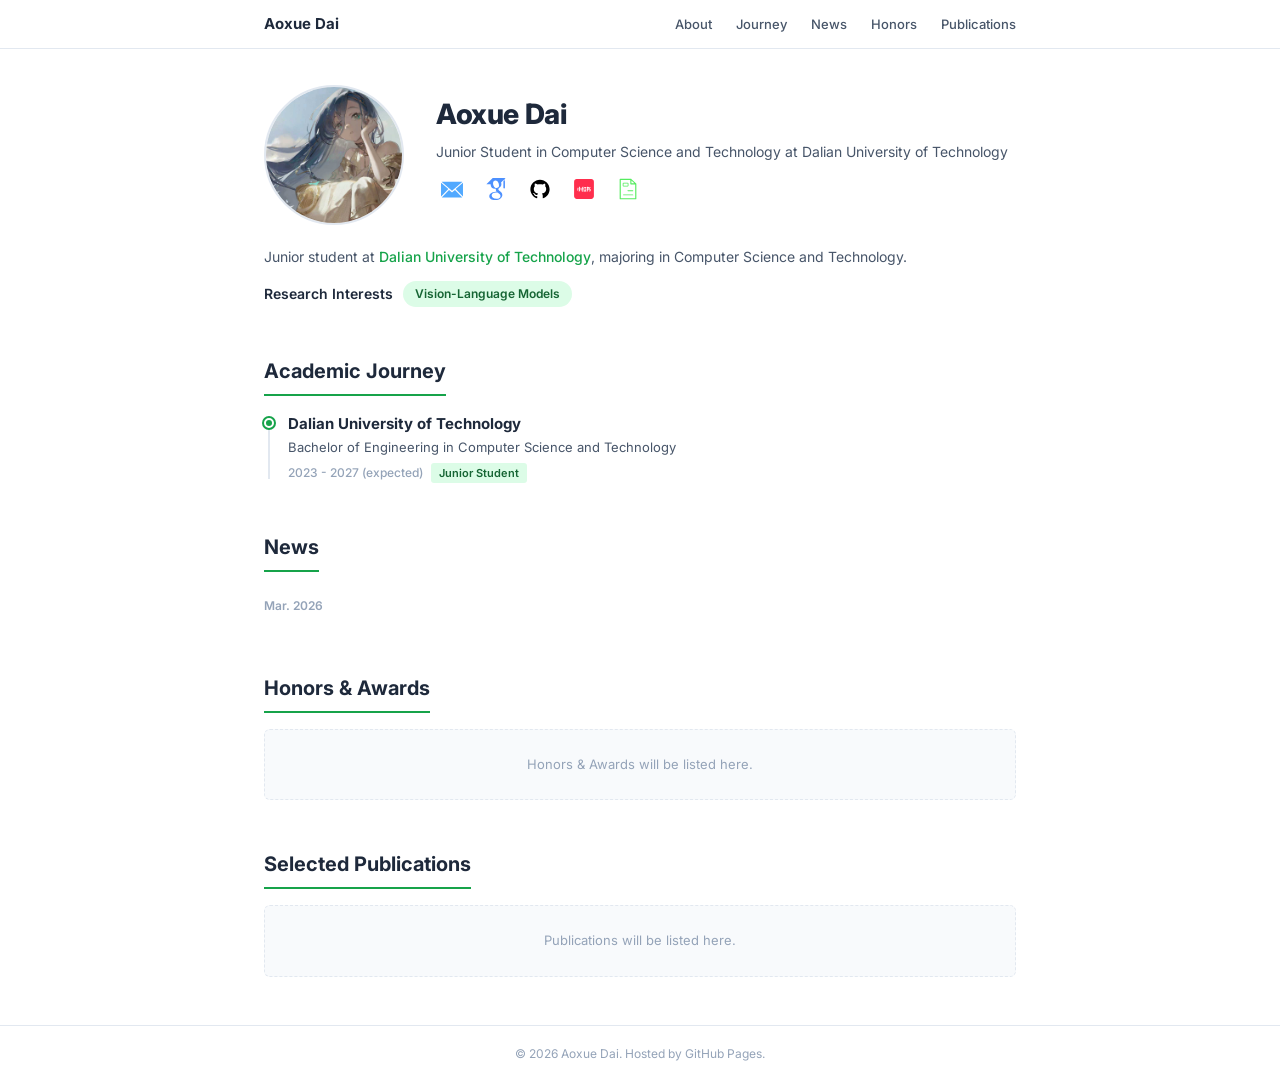
==== index.html @ cf83a43b "add honor" ====
<!DOCTYPE html>
<html lang="en">
<head>
  <meta charset="UTF-8" />
  <meta name="viewport" content="width=device-width, initial-scale=1.0" />
  <title>Island Zero | Academic Homepage</title>
  <meta name="description" content="Aoxue Dai's personal academic homepage." />
  <link rel="preconnect" href="https://fonts.googleapis.com" />
  <link rel="preconnect" href="https://fonts.gstatic.com" crossorigin />
  <link href="https://fonts.googleapis.com/css2?family=Inter:wght@400;500;600;700;800&display=swap" rel="stylesheet" />
  <link rel="stylesheet" href="style.css" />
</head>
<body>

<!-- Navigation -->
<nav>
  <div class="container">
    <span class="nav-name" id="nav-name"></span>
    <ul class="nav-links">
      <li><a href="#about">About</a></li>
      <li><a href="#journey">Journey</a></li>
      <li><a href="#news">News</a></li>
      <li><a href="#honors">Honors</a></li>
      <li><a href="#publications">Publications</a></li>
    </ul>
  </div>
</nav>

<!-- Profile -->
<section class="profile" id="about">
  <div class="container">
    <div class="profile-inner">
      <div class="profile-photo-wrapper">
        <img class="profile-photo" id="profile-photo" src="" alt="Profile photo" />
      </div>
      <div class="profile-info">
        <h1 id="profile-name"></h1>
        <p class="profile-subtitle" id="profile-subtitle"></p>
        <div class="social-links" id="social-links"></div>
      </div>
    </div>
    <div class="profile-full">
      <p class="profile-bio" id="profile-bio"></p>
      <div class="profile-interests">
        <span class="profile-interests-label">Research Interests</span>
        <div class="research-interests" id="research-interests"></div>
      </div>
    </div>
  </div>
</section>

<!-- Academic Journey -->
<section class="section" id="journey">
  <div class="container">
    <h2 class="section-title">Academic Journey</h2>
    <div class="timeline" id="timeline"></div>
  </div>
</section>

<!-- News -->
<section class="section" id="news">
  <div class="container">
    <h2 class="section-title">News</h2>
    <ul class="news-list" id="news-list"></ul>
  </div>
</section>

<!-- Honors & Awards -->
<section class="section" id="honors">
  <div class="container">
    <h2 class="section-title">Honors &amp; Awards</h2>
    <ul class="honors-list" id="honors-list"></ul>
  </div>
</section>

<!-- Publications -->
<section class="section" id="publications">
  <div class="container">
    <h2 class="section-title">Selected Publications</h2>
    <div class="pub-list" id="pub-list"></div>
  </div>
</section>

<!-- Footer -->
<footer>
  <div class="container">
    <p id="footer-text"></p>
  </div>
</footer>

<script src="data.js"></script>
<script>
(function () {
  const d = siteData;

  document.getElementById("nav-name").textContent = d.profile.name;
  document.getElementById("profile-photo").src = d.profile.photo;
  document.getElementById("profile-photo").alt = d.profile.name;
  document.getElementById("profile-name").textContent = d.profile.name;
  document.getElementById("profile-subtitle").textContent =
    d.profile.title + " at " + d.profile.affiliation;
  document.getElementById("profile-bio").innerHTML = d.profile.bio;

  const socialEl = document.getElementById("social-links");
  d.socialLinks.forEach((s) => {
    const a = document.createElement("a");
    a.className = "social-link";
    a.href = s.url;
    a.target = "_blank";
    a.rel = "noopener noreferrer";
    a.title = s.name;
    const img = document.createElement("img");
    img.src = s.icon;
    img.alt = s.name;
    a.appendChild(img);
    socialEl.appendChild(a);
  });

  const interestsEl = document.getElementById("research-interests");
  d.researchInterests.forEach((r) => {
    const span = document.createElement("span");
    span.className = "interest-tag";
    span.textContent = r;
    interestsEl.appendChild(span);
  });

  const timelineEl = document.getElementById("timeline");
  d.academicJourney.forEach((j) => {
    const item = document.createElement("div");
    item.className = "timeline-item";
    item.innerHTML = `
      <div class="timeline-institution">${j.institution}</div>
      <div class="timeline-degree">${j.degree}</div>
      <div class="timeline-meta">
        <span class="timeline-period">${j.period}</span>
        ${j.status ? `<span class="timeline-status">${j.status}</span>` : ""}
      </div>
    `;
    timelineEl.appendChild(item);
  });

  const newsEl = document.getElementById("news-list");
  if (d.news.length === 0) {
    newsEl.innerHTML =
      '<div class="empty-placeholder">News will be updated here. Stay tuned!</div>';
  } else {
    d.news.forEach((n) => {
      const li = document.createElement("li");
      li.className = "news-item";
      li.innerHTML = `
        <span class="news-date">${n.date}</span>
        <span class="news-content">${n.content}</span>
      `;
      newsEl.appendChild(li);
    });
  }

  const honorsEl = document.getElementById("honors-list");
  if (d.honors.length === 0) {
    honorsEl.innerHTML =
      '<div class="empty-placeholder">Honors & Awards will be listed here.</div>';
  } else {
    d.honors.forEach((h) => {
      const li = document.createElement("li");
      li.className = "honor-item";
      li.innerHTML = `
        <span class="honor-title">${h.title}</span>
        <span class="honor-date">${h.date}</span>
      `;
      honorsEl.appendChild(li);
    });
  }

  const pubEl = document.getElementById("pub-list");
  if (d.publications.length === 0) {
    pubEl.innerHTML =
      '<div class="empty-placeholder">Publications will be listed here.</div>';
  } else {
    d.publications.forEach((p) => {
      const div = document.createElement("div");
      div.className = "pub-item";

      const badges = [
        p.venueShort
          ? `<span class="pub-venue-badge">${p.venueShort}</span>`
          : "",
        p.highlight
          ? `<span class="pub-highlight">${p.highlight}</span>`
          : "",
      ]
        .filter(Boolean)
        .join("");

      const tags = (p.tags || [])
        .map((t) => `<span class="pub-tag">${t}</span>`)
        .join("");

      const links = (p.links || [])
        .map(
          (l) =>
            `<a class="pub-link" href="${l.url}" target="_blank" rel="noopener">${l.label}</a>`
        )
        .join("");

      const authorsHtml = (p.authors || "").replace(
        /Aoxue Wang/g,
        '<span class="self"> Wang</span>'
      );

      const thumbHtml = p.image
        ? `<img class="pub-thumb" src="${p.image}" alt="${p.title}" />`
        : `<div class="pub-thumb"></div>`;

      div.innerHTML = `
        ${thumbHtml}
        <div class="pub-body">
          <div class="pub-header">
            <div>${badges}</div>
            <div class="pub-tags">${tags}</div>
          </div>
          <div class="pub-title">${p.title}</div>
          <div class="pub-authors">${authorsHtml}</div>
          <div class="pub-venue-text">${p.venue}</div>
          <div class="pub-links">${links}</div>
        </div>
      `;
      pubEl.appendChild(div);
    });
  }

  document.getElementById("footer-text").textContent = d.footer.text;
})();
</script>

</body>
</html>
---- style.css ----
:root {
    --accent: #16a34a;
    --accent-light: #dcfce7;
    --accent-dark: #166534;
    --text-primary: #1e293b;
    --text-secondary: #475569;
    --text-muted: #94a3b8;
    --bg: #ffffff;
    --bg-alt: #f8fafc;
    --border: #e2e8f0;
    --radius: 6px;
    --max-width: 800px;
  }
  
  *,
  *::before,
  *::after {
    margin: 0;
    padding: 0;
    box-sizing: border-box;
  }
  
  html {
    scroll-behavior: smooth;
  }
  
  body {
    font-family: "Inter", -apple-system, BlinkMacSystemFont, "Segoe UI", Roboto,
      sans-serif;
    color: var(--text-primary);
    background: var(--bg);
    line-height: 1.65;
    font-size: 15px;
    -webkit-font-smoothing: antialiased;
  }
  
  a {
    color: var(--accent);
    text-decoration: none;
    transition: color 0.2s;
  }
  
  a:hover {
    color: var(--accent-dark);
    text-decoration: underline;
  }
  
  .container {
    max-width: var(--max-width);
    margin: 0 auto;
    padding: 0 24px;
  }
  
  /* ── Navigation ── */
  
  nav {
    position: sticky;
    top: 0;
    z-index: 100;
    background: rgba(255, 255, 255, 0.88);
    backdrop-filter: blur(12px);
    border-bottom: 1px solid var(--border);
  }
  
  nav .container {
    display: flex;
    align-items: center;
    justify-content: space-between;
    height: 48px;
  }
  
  nav .nav-name {
    font-weight: 700;
    font-size: 15px;
    color: var(--text-primary);
  }
  
  nav .nav-links {
    display: flex;
    gap: 24px;
    list-style: none;
  }
  
  nav .nav-links a {
    font-size: 13px;
    font-weight: 500;
    color: var(--text-secondary);
    transition: color 0.2s;
  }
  
  nav .nav-links a:hover {
    color: var(--accent);
    text-decoration: none;
  }
  
  /* ── Profile ── */
  
  .profile {
    padding: 36px 0 24px;
  }
  
  .profile-inner {
    display: flex;
    gap: 32px;
    align-items: center;
  }
  
  .profile-photo-wrapper {
    flex-shrink: 0;
  }
  
  .profile-photo {
    width: 140px;
    height: 140px;
    border-radius: 50%;
    object-fit: cover;
    border: 2px solid var(--border);
    display: block;
  }
  
  .profile-info {
    flex: 1;
    min-width: 0;
  }
  
  .profile-info h1 {
    font-size: 28px;
    font-weight: 800;
    letter-spacing: -0.4px;
    margin-bottom: 2px;
  }
  
  .profile-subtitle {
    font-size: 14px;
    color: var(--text-secondary);
    margin-bottom: 10px;
  }
  
  .profile-full {
    margin-top: 20px;
  }
  
  .profile-bio {
    font-size: 14px;
    color: var(--text-secondary);
    line-height: 1.7;
    margin-bottom: 12px;
  }
  
  .profile-bio a {
    font-weight: 500;
  }
  
  .profile-interests {
    display: flex;
    align-items: center;
    gap: 10px;
  }
  
  .profile-interests-label {
    font-weight: 600;
    font-size: 14px;
    color: var(--text-primary);
    white-space: nowrap;
  }
  
  /* Social Icons */
  
  .social-links {
    display: flex;
    gap: 12px;
    align-items: center;
    margin-bottom: 14px;
  }
  
  .social-link {
    display: inline-flex;
    align-items: center;
    justify-content: center;
    width: 32px;
    height: 32px;
    border-radius: 50%;
    transition: all 0.2s;
  }
  
  .social-link:hover {
    text-decoration: none;
    transform: translateY(-2px);
    opacity: 0.7;
  }
  
  .social-link img {
    width: 22px;
    height: 22px;
    display: block;
  }
  
  /* Research Interests */
  
  .research-interests {
    display: flex;
    flex-wrap: wrap;
    gap: 6px;
  }
  
  .interest-tag {
    display: inline-block;
    padding: 3px 12px;
    background: var(--accent-light);
    color: var(--accent-dark);
    border-radius: 20px;
    font-size: 12px;
    font-weight: 600;
  }
  
  /* ── Section Common ── */
  
  .section {
    padding: 24px 0;
  }
  
  .section-title {
    font-size: 20px;
    font-weight: 700;
    color: var(--text-primary);
    margin-bottom: 16px;
    padding-bottom: 6px;
    border-bottom: 2px solid var(--accent);
    display: inline-block;
  }
  
  /* ── Academic Journey ── */
  
  .timeline {
    position: relative;
    padding-left: 24px;
  }
  
  .timeline::before {
    content: "";
    position: absolute;
    left: 4px;
    top: 4px;
    bottom: 4px;
    width: 2px;
    background: var(--border);
  }
  
  .timeline-item {
    position: relative;
    margin-bottom: 20px;
  }
  
  .timeline-item:last-child {
    margin-bottom: 0;
  }
  
  .timeline-item::before {
    content: "";
    position: absolute;
    left: -24px;
    top: 6px;
    width: 10px;
    height: 10px;
    border-radius: 50%;
    background: var(--accent);
    border: 2px solid #fff;
    box-shadow: 0 0 0 2px var(--accent);
  }
  
  .timeline-institution {
    font-size: 15px;
    font-weight: 700;
  }
  
  .timeline-degree {
    font-size: 13px;
    color: var(--text-secondary);
    margin-top: 1px;
  }
  
  .timeline-meta {
    display: flex;
    flex-wrap: wrap;
    gap: 8px;
    align-items: center;
    margin-top: 4px;
  }
  
  .timeline-period {
    font-size: 12px;
    color: var(--text-muted);
    font-weight: 500;
  }
  
  .timeline-status {
    display: inline-block;
    padding: 1px 8px;
    background: var(--accent-light);
    color: var(--accent-dark);
    border-radius: 3px;
    font-size: 11px;
    font-weight: 600;
  }
  
  /* ── News ── */
  
  .news-list {
    list-style: none;
  }
  
  .news-item {
    display: flex;
    gap: 16px;
    padding: 8px 0;
    border-bottom: 1px solid var(--border);
    align-items: baseline;
  }
  
  .news-item:last-child {
    border-bottom: none;
  }
  
  .news-date {
    flex-shrink: 0;
    width: 90px;
    font-size: 12px;
    font-weight: 600;
    color: var(--text-muted);
  }
  
  .news-content {
    font-size: 13px;
    color: var(--text-secondary);
    line-height: 1.5;
  }
  
  .empty-placeholder {
    padding: 24px;
    text-align: center;
    color: var(--text-muted);
    font-size: 13px;
    background: var(--bg-alt);
    border-radius: var(--radius);
    border: 1px dashed var(--border);
  }
  
  /* ── Honors & Awards ── */

  .honors-list {
    list-style: none;
  }

  .honor-item {
    display: flex;
    justify-content: space-between;
    align-items: baseline;
    padding: 5px 0;
    border-bottom: 1px solid var(--border);
  }

  .honor-item:last-child {
    border-bottom: none;
  }

  .honor-title {
    font-size: 13px;
    color: var(--text-secondary);
    font-weight: 500;
  }

  .honor-date {
    flex-shrink: 0;
    font-size: 12px;
    font-weight: 600;
    color: var(--text-muted);
    margin-left: 16px;
  }

  /* ── Publications ── */
  
  .pub-list {
    display: flex;
    flex-direction: column;
    gap: 14px;
  }
  
  .pub-item {
    display: flex;
    gap: 16px;
    padding: 14px 16px;
    background: var(--bg-alt);
    border-radius: var(--radius);
    border: 1px solid var(--border);
    transition: border-color 0.2s;
  }
  
  .pub-item:hover {
    border-color: var(--accent);
  }
  
  .pub-thumb {
    flex-shrink: 0;
    width: 160px;
    height: 100px;
    border-radius: 4px;
    object-fit: cover;
    background: var(--border);
  }
  
  .pub-body {
    flex: 1;
    min-width: 0;
  }
  
  .pub-header {
    display: flex;
    align-items: flex-start;
    gap: 8px;
    margin-bottom: 4px;
  }
  
  .pub-venue-badge {
    flex-shrink: 0;
    display: inline-block;
    padding: 2px 8px;
    background: var(--accent);
    color: #fff;
    border-radius: 3px;
    font-size: 11px;
    font-weight: 700;
    letter-spacing: 0.3px;
    text-transform: uppercase;
  }
  
  .pub-highlight {
    display: inline-block;
    padding: 2px 8px;
    background: #fef3c7;
    color: #92400e;
    border-radius: 3px;
    font-size: 11px;
    font-weight: 700;
    border: 1px solid #fde68a;
  }
  
  .pub-title {
    font-size: 15px;
    font-weight: 700;
    line-height: 1.4;
  }
  
  .pub-tags {
    display: flex;
    gap: 4px;
    flex-wrap: wrap;
    margin-left: auto;
  }
  
  .pub-tag {
    display: inline-block;
    padding: 1px 7px;
    background: var(--border);
    color: var(--text-secondary);
    border-radius: 3px;
    font-size: 11px;
    font-weight: 600;
  }
  
  .pub-authors {
    font-size: 13px;
    color: var(--text-secondary);
    margin-bottom: 2px;
  }
  
  .pub-authors .self {
    font-weight: 700;
    color: var(--text-primary);
  }
  
  .pub-venue-text {
    font-size: 12px;
    color: var(--text-muted);
    font-style: italic;
    margin-bottom: 8px;
  }
  
  .pub-links {
    display: flex;
    gap: 6px;
    flex-wrap: wrap;
  }
  
  .pub-link {
    display: inline-block;
    padding: 2px 10px;
    border: 1px solid var(--border);
    border-radius: 3px;
    font-size: 11px;
    font-weight: 600;
    color: var(--text-secondary);
    background: #fff;
    transition: all 0.2s;
  }
  
  .pub-link:hover {
    border-color: var(--accent);
    color: var(--accent);
    text-decoration: none;
  }
  
  /* ── Footer ── */
  
  footer {
    margin-top: 24px;
    padding: 18px 0;
    border-top: 1px solid var(--border);
    text-align: center;
  }
  
  footer p {
    font-size: 12px;
    color: var(--text-muted);
  }
  
  /* ── Responsive ── */
  
  @media (max-width: 640px) {
    .profile-inner {
      flex-direction: column;
      align-items: center;
      text-align: center;
      gap: 16px;
    }
  
    .profile-photo {
      width: 120px;
      height: 120px;
    }
  
    .profile-full {
      text-align: center;
    }
  
    .profile-interests {
      flex-direction: column;
      gap: 6px;
    }
  
    .social-links {
      justify-content: center;
    }
  
    .research-interests {
      justify-content: center;
    }
  
    .profile-info h1 {
      font-size: 24px;
    }
  
    .news-item {
      flex-direction: column;
      gap: 2px;
    }
  
    .news-date {
      width: auto;
    }
  
    .pub-item {
      flex-direction: column;
    }
  
    .pub-thumb {
      width: 100%;
      height: 140px;
    }
  
    .pub-header {
      flex-direction: column;
    }
  
    .pub-tags {
      margin-left: 0;
    }
  }
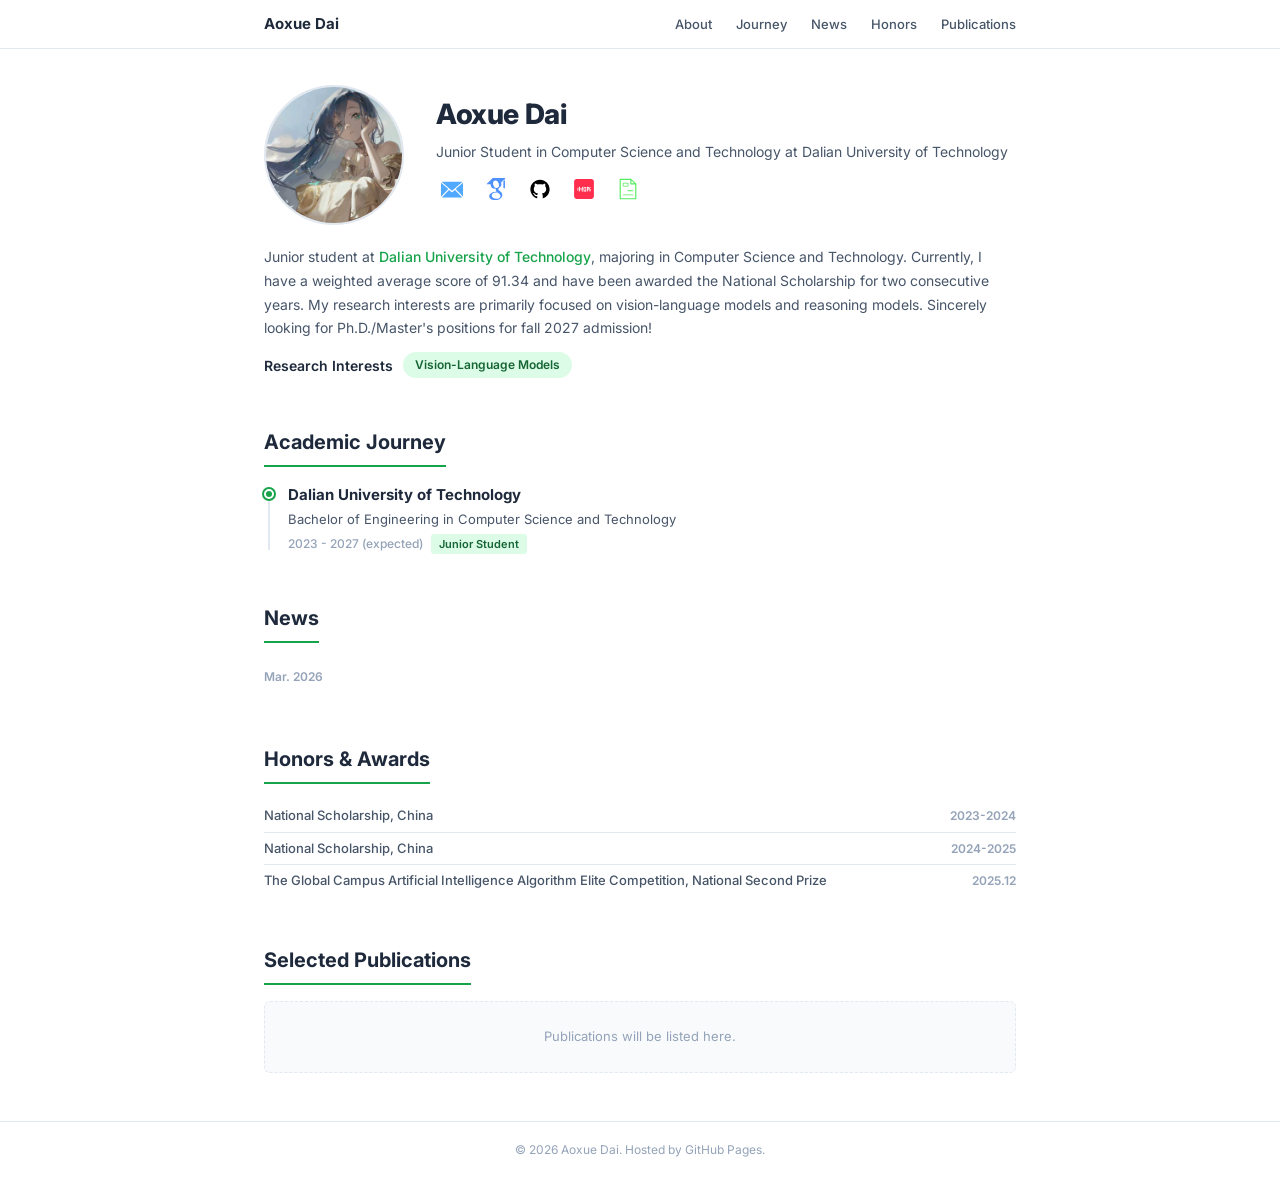
==== commit b56ac1be: "Update CV and profile details" ====
--- a/index.html
+++ b/index.html
@@ -203,8 +203,8 @@
         .join("");
 
       const authorsHtml = (p.authors || "").replace(
-        /Aoxue Wang/g,
-        '<span class="self"> Wang</span>'
+        /Aoxue Dai/g,
+        '<span class="self"> Aoxue Dai</span>'
       );
 
       const thumbHtml = p.image
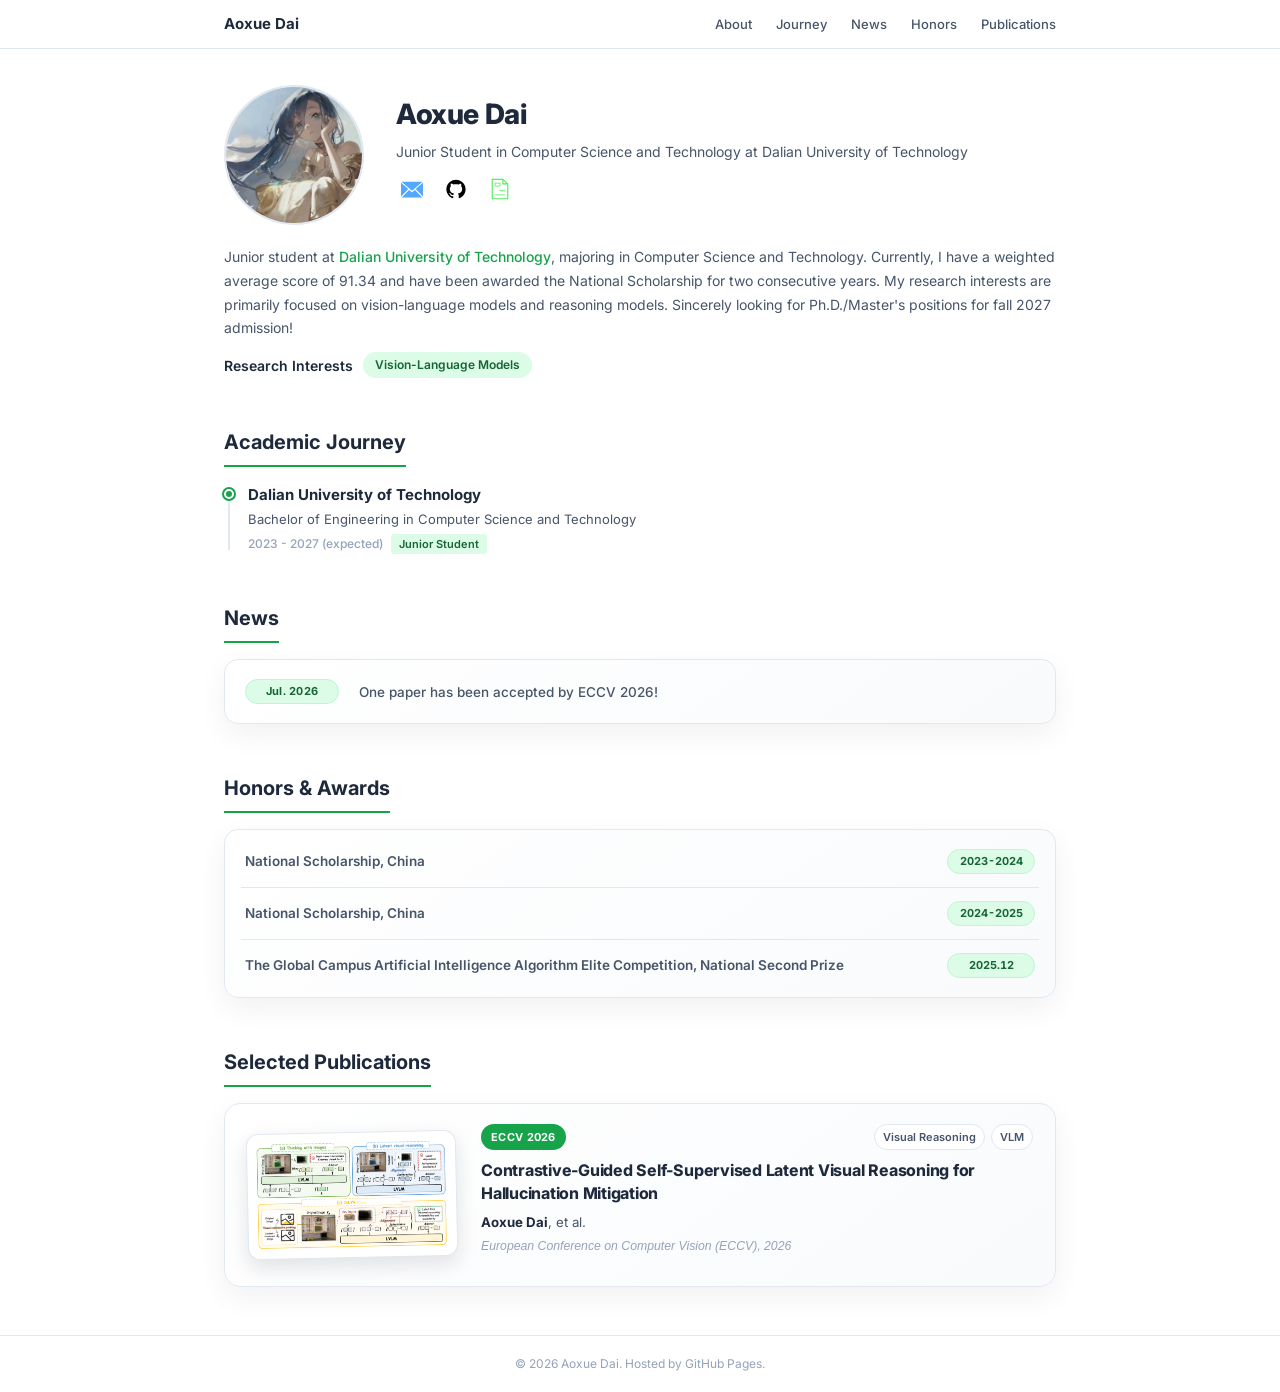
==== commit d490a4b7: "Add ECCV paper and polish homepage components" ====
--- a/index.html
+++ b/index.html
@@ -3,12 +3,15 @@
 <head>
   <meta charset="UTF-8" />
   <meta name="viewport" content="width=device-width, initial-scale=1.0" />
+  <meta http-equiv="Cache-Control" content="no-cache, no-store, must-revalidate" />
+  <meta http-equiv="Pragma" content="no-cache" />
+  <meta http-equiv="Expires" content="0" />
   <title>Island Zero | Academic Homepage</title>
   <meta name="description" content="Aoxue Dai's personal academic homepage." />
   <link rel="preconnect" href="https://fonts.googleapis.com" />
   <link rel="preconnect" href="https://fonts.gstatic.com" crossorigin />
   <link href="https://fonts.googleapis.com/css2?family=Inter:wght@400;500;600;700;800&display=swap" rel="stylesheet" />
-  <link rel="stylesheet" href="style.css" />
+  <link rel="stylesheet" href="style.css?v=20260719" />
 </head>
 <body>
 
@@ -88,7 +91,7 @@
   </div>
 </footer>
 
-<script src="data.js"></script>
+<script src="data.js?v=20260719"></script>
 <script>
 (function () {
   const d = siteData;
@@ -204,12 +207,12 @@
 
       const authorsHtml = (p.authors || "").replace(
         /Aoxue Dai/g,
-        '<span class="self"> Aoxue Dai</span>'
+        '<span class="self">Aoxue Dai</span>'
       );
 
       const thumbHtml = p.image
-        ? `<img class="pub-thumb" src="${p.image}" alt="${p.title}" />`
-        : `<div class="pub-thumb"></div>`;
+        ? `<div class="pub-visual"><img class="pub-thumb" src="${p.image}" alt="${p.title}" loading="lazy" /></div>`
+        : `<div class="pub-visual pub-visual-placeholder" aria-hidden="true"></div>`;
 
       div.innerHTML = `
         ${thumbHtml}
--- a/style.css
+++ b/style.css
@@ -1,6 +1,7 @@
 :root {
     --accent: #16a34a;
     --accent-light: #dcfce7;
+    --accent-border: #bbf7d0;
     --accent-dark: #166534;
     --text-primary: #1e293b;
     --text-secondary: #475569;
@@ -8,10 +9,10 @@
     --bg: #ffffff;
     --bg-alt: #f8fafc;
     --border: #e2e8f0;
-    --radius: 6px;
-    --max-width: 800px;
-  }
-  
+    --radius: 12px;
+    --shadow-soft: 0 10px 30px rgba(15, 23, 42, 0.06);
+    --max-width: 880px;
+  }
   *,
   *::before,
   *::after {
@@ -307,14 +308,19 @@
   
   .news-list {
     list-style: none;
+    padding: 6px 16px;
+    background: linear-gradient(145deg, #fff 0%, var(--bg-alt) 100%);
+    border: 1px solid var(--border);
+    border-radius: 14px;
+    box-shadow: var(--shadow-soft);
   }
   
   .news-item {
     display: flex;
-    gap: 16px;
-    padding: 8px 0;
+    gap: 20px;
+    padding: 13px 4px;
     border-bottom: 1px solid var(--border);
-    align-items: baseline;
+    align-items: flex-start;
   }
   
   .news-item:last-child {
@@ -323,16 +329,28 @@
   
   .news-date {
     flex-shrink: 0;
-    width: 90px;
-    font-size: 12px;
-    font-weight: 600;
-    color: var(--text-muted);
+    display: inline-flex;
+    align-items: center;
+    justify-content: center;
+    width: 94px;
+    padding: 4px 9px;
+    background: var(--accent-light);
+    border: 1px solid var(--accent-border);
+    border-radius: 999px;
+    color: var(--accent-dark);
+    font-size: 11px;
+    font-weight: 700;
+    letter-spacing: 0.02em;
+    line-height: 1.35;
+    font-variant-numeric: tabular-nums;
   }
   
   .news-content {
-    font-size: 13px;
-    color: var(--text-secondary);
-    line-height: 1.5;
+    padding-top: 2px;
+    font-size: 13.5px;
+    font-weight: 500;
+    color: var(--text-secondary);
+    line-height: 1.65;
   }
   
   .empty-placeholder {
@@ -349,13 +367,19 @@
 
   .honors-list {
     list-style: none;
+    padding: 6px 16px;
+    background: linear-gradient(145deg, #fff 0%, var(--bg-alt) 100%);
+    border: 1px solid var(--border);
+    border-radius: 14px;
+    box-shadow: var(--shadow-soft);
   }
 
   .honor-item {
     display: flex;
     justify-content: space-between;
-    align-items: baseline;
-    padding: 5px 0;
+    gap: 20px;
+    align-items: flex-start;
+    padding: 13px 4px;
     border-bottom: 1px solid var(--border);
   }
 
@@ -364,17 +388,28 @@
   }
 
   .honor-title {
-    font-size: 13px;
-    color: var(--text-secondary);
-    font-weight: 500;
+    padding-top: 2px;
+    color: var(--text-secondary);
+    font-size: 13.5px;
+    font-weight: 600;
+    line-height: 1.6;
   }
 
   .honor-date {
     flex-shrink: 0;
-    font-size: 12px;
-    font-weight: 600;
-    color: var(--text-muted);
-    margin-left: 16px;
+    display: inline-flex;
+    align-items: center;
+    justify-content: center;
+    min-width: 88px;
+    padding: 4px 9px;
+    background: var(--accent-light);
+    border: 1px solid var(--accent-border);
+    border-radius: 999px;
+    color: var(--accent-dark);
+    font-size: 11px;
+    font-weight: 700;
+    line-height: 1.35;
+    font-variant-numeric: tabular-nums;
   }
 
   /* ── Publications ── */
@@ -382,33 +417,71 @@
   .pub-list {
     display: flex;
     flex-direction: column;
-    gap: 14px;
+    gap: 20px;
   }
   
   .pub-item {
-    display: flex;
-    gap: 16px;
-    padding: 14px 16px;
-    background: var(--bg-alt);
-    border-radius: var(--radius);
+    display: grid;
+    grid-template-columns: 210px minmax(0, 1fr);
+    gap: 24px;
+    align-items: center;
+    padding: 20px 22px;
+    background: linear-gradient(145deg, #fff 0%, var(--bg-alt) 100%);
+    border-radius: 16px;
     border: 1px solid var(--border);
-    transition: border-color 0.2s;
+    box-shadow: var(--shadow-soft);
+    transition: border-color 0.25s, box-shadow 0.25s, transform 0.25s;
   }
   
   .pub-item:hover {
     border-color: var(--accent);
-  }
-  
+    box-shadow: 0 16px 38px rgba(15, 23, 42, 0.1);
+    transform: translateY(-2px);
+  }
+  
+  .pub-visual {
+    width: 100%;
+    padding: 7px;
+    overflow: hidden;
+    background: #fff;
+    border: 1px solid var(--border);
+    border-radius: 12px;
+    box-shadow: 0 8px 20px rgba(15, 23, 42, 0.12);
+    transform: rotate(-1.25deg);
+    transform-origin: center;
+    transition: box-shadow 0.25s, transform 0.25s;
+  }
+
+  .pub-item:nth-child(even) .pub-visual {
+    transform: rotate(1deg);
+  }
+
+  .pub-item:hover .pub-visual {
+    box-shadow: 0 12px 26px rgba(15, 23, 42, 0.16);
+    transform: rotate(-0.25deg) translateY(-2px);
+  }
+
+  .pub-item:nth-child(even):hover .pub-visual {
+    transform: rotate(0.2deg) translateY(-2px);
+  }
+
   .pub-thumb {
-    flex-shrink: 0;
-    width: 160px;
-    height: 100px;
-    border-radius: 4px;
-    object-fit: cover;
-    background: var(--border);
+    display: block;
+    width: 100%;
+    height: auto;
+    border-radius: 7px;
+    background: var(--bg-alt);
+  }
+
+  .pub-visual-placeholder {
+    min-height: 120px;
+    background: var(--bg-alt);
   }
   
   .pub-body {
+    display: flex;
+    flex-direction: column;
+    justify-content: center;
     flex: 1;
     min-width: 0;
   }
@@ -417,16 +490,16 @@
     display: flex;
     align-items: flex-start;
     gap: 8px;
-    margin-bottom: 4px;
+    margin-bottom: 9px;
   }
   
   .pub-venue-badge {
     flex-shrink: 0;
     display: inline-block;
-    padding: 2px 8px;
+    padding: 4px 10px;
     background: var(--accent);
     color: #fff;
-    border-radius: 3px;
+    border-radius: 999px;
     font-size: 11px;
     font-weight: 700;
     letter-spacing: 0.3px;
@@ -435,42 +508,53 @@
   
   .pub-highlight {
     display: inline-block;
-    padding: 2px 8px;
+    padding: 4px 10px;
     background: #fef3c7;
     color: #92400e;
-    border-radius: 3px;
+    border-radius: 999px;
     font-size: 11px;
     font-weight: 700;
     border: 1px solid #fde68a;
   }
   
   .pub-title {
-    font-size: 15px;
-    font-weight: 700;
-    line-height: 1.4;
+    font-size: 16px;
+    font-weight: 750;
+    line-height: 1.42;
+    letter-spacing: -0.015em;
   }
   
   .pub-tags {
     display: flex;
-    gap: 4px;
+    gap: 6px;
     flex-wrap: wrap;
     margin-left: auto;
   }
   
   .pub-tag {
     display: inline-block;
-    padding: 1px 7px;
-    background: var(--border);
-    color: var(--text-secondary);
-    border-radius: 3px;
+    padding: 3px 8px;
+    background: #fff;
+    border: 1px solid var(--border);
+    color: var(--text-secondary);
+    border-radius: 999px;
     font-size: 11px;
     font-weight: 600;
   }
   
   .pub-authors {
-    font-size: 13px;
-    color: var(--text-secondary);
-    margin-bottom: 2px;
+    margin-top: 8px;
+    font-size: 13.25px;
+    color: var(--text-secondary);
+    line-height: 1.55;
+  }
+
+  .pub-authors sup {
+    position: relative;
+    top: -0.1em;
+    color: var(--accent-dark);
+    font-size: 9px;
+    font-weight: 800;
   }
   
   .pub-authors .self {
@@ -479,23 +563,24 @@
   }
   
   .pub-venue-text {
-    font-size: 12px;
+    margin-top: 3px;
+    margin-bottom: 10px;
+    font-size: 12.25px;
     color: var(--text-muted);
     font-style: italic;
-    margin-bottom: 8px;
   }
   
   .pub-links {
     display: flex;
-    gap: 6px;
+    gap: 8px;
     flex-wrap: wrap;
   }
   
   .pub-link {
     display: inline-block;
-    padding: 2px 10px;
+    padding: 4px 11px;
     border: 1px solid var(--border);
-    border-radius: 3px;
+    border-radius: 999px;
     font-size: 11px;
     font-weight: 600;
     color: var(--text-secondary);
@@ -526,6 +611,10 @@
   /* ── Responsive ── */
   
   @media (max-width: 640px) {
+    .container {
+      padding: 0 18px;
+    }
+
     .profile-inner {
       flex-direction: column;
       align-items: center;
@@ -561,28 +650,45 @@
   
     .news-item {
       flex-direction: column;
-      gap: 2px;
+      gap: 7px;
+      padding: 12px 2px;
     }
   
     .news-date {
       width: auto;
     }
   
+    .news-list,
+    .honors-list {
+      padding: 4px 12px;
+    }
+
+    .honor-item {
+      flex-direction: column;
+      gap: 7px;
+      padding: 12px 2px;
+    }
+
     .pub-item {
-      flex-direction: column;
-    }
-  
-    .pub-thumb {
+      grid-template-columns: 1fr;
+      gap: 18px;
+      padding: 18px;
+    }
+  
+    .pub-visual {
       width: 100%;
-      height: 140px;
+      transform: rotate(-0.6deg);
     }
   
     .pub-header {
-      flex-direction: column;
+      gap: 7px;
     }
   
     .pub-tags {
-      margin-left: 0;
-    }
-  }
-  +      justify-content: flex-end;
+    }
+
+    .pub-title {
+      font-size: 15px;
+    }
+  }
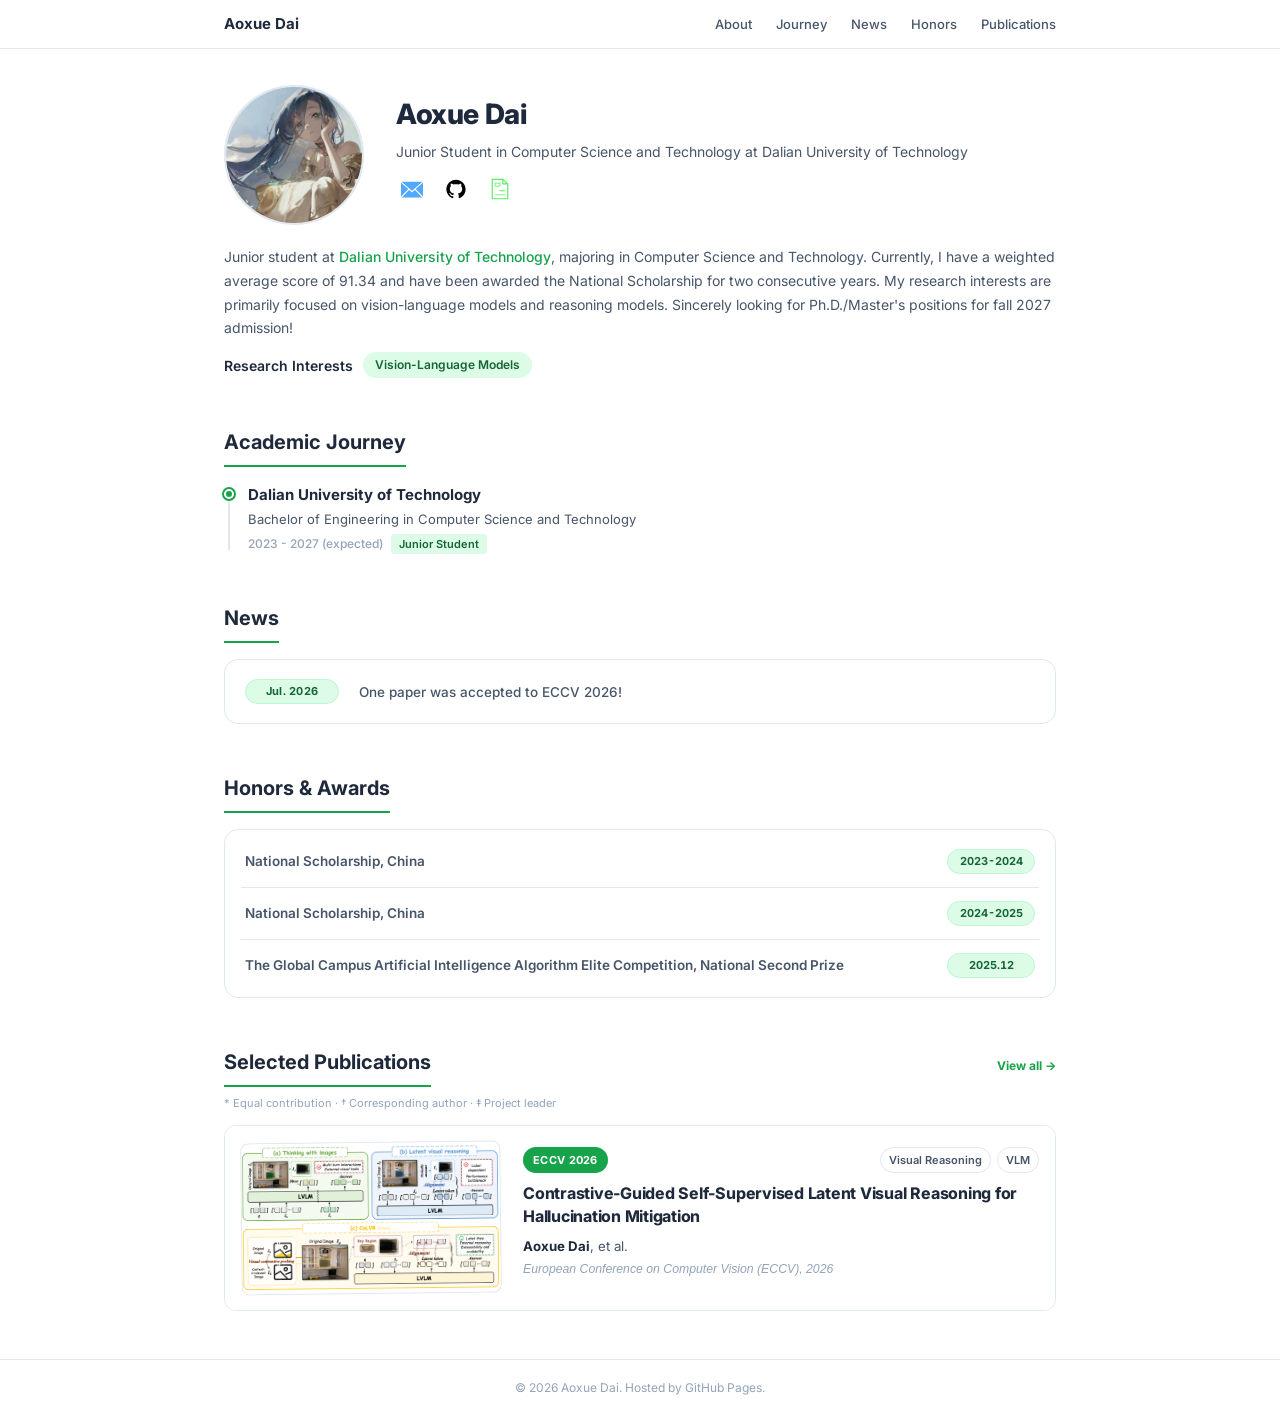
==== commit e8f96deb: "Add publications page and simplify homepage design" ====
--- a/index.html
+++ b/index.html
@@ -11,7 +11,7 @@
   <link rel="preconnect" href="https://fonts.googleapis.com" />
   <link rel="preconnect" href="https://fonts.gstatic.com" crossorigin />
   <link href="https://fonts.googleapis.com/css2?family=Inter:wght@400;500;600;700;800&display=swap" rel="stylesheet" />
-  <link rel="stylesheet" href="style.css?v=20260719" />
+  <link rel="stylesheet" href="style.css?v=20260720" />
 </head>
 <body>
 
@@ -79,7 +79,11 @@
 <!-- Publications -->
 <section class="section" id="publications">
   <div class="container">
-    <h2 class="section-title">Selected Publications</h2>
+    <div class="section-heading">
+      <h2 class="section-title">Selected Publications</h2>
+      <a class="view-all-link" href="publications.html">View all <span aria-hidden="true">→</span></a>
+    </div>
+    <p class="author-legend">* Equal contribution · † Corresponding author · ‡ Project leader</p>
     <div class="pub-list" id="pub-list"></div>
   </div>
 </section>
@@ -91,7 +95,7 @@
   </div>
 </footer>
 
-<script src="data.js?v=20260719"></script>
+<script src="data.js?v=20260720"></script>
 <script>
 (function () {
   const d = siteData;
--- a/style.css
+++ b/style.css
@@ -10,7 +10,6 @@
     --bg-alt: #f8fafc;
     --border: #e2e8f0;
     --radius: 12px;
-    --shadow-soft: 0 10px 30px rgba(15, 23, 42, 0.06);
     --max-width: 880px;
   }
   *,
@@ -75,6 +74,11 @@
     font-size: 15px;
     color: var(--text-primary);
   }
+
+  nav a.nav-name:hover {
+    color: var(--text-primary);
+    text-decoration: none;
+  }
   
   nav .nav-links {
     display: flex;
@@ -228,6 +232,35 @@
     padding-bottom: 6px;
     border-bottom: 2px solid var(--accent);
     display: inline-block;
+  }
+
+  .section-heading {
+    display: flex;
+    align-items: center;
+    justify-content: space-between;
+    gap: 16px;
+    margin-bottom: 8px;
+  }
+
+  .section-heading .section-title {
+    margin-bottom: 0;
+  }
+
+  .view-all-link {
+    flex-shrink: 0;
+    font-size: 12px;
+    font-weight: 700;
+  }
+
+  .view-all-link:hover {
+    text-decoration: none;
+  }
+
+  .author-legend {
+    margin-bottom: 14px;
+    color: var(--text-muted);
+    font-size: 11px;
+    line-height: 1.5;
   }
   
   /* ── Academic Journey ── */
@@ -309,10 +342,9 @@
   .news-list {
     list-style: none;
     padding: 6px 16px;
-    background: linear-gradient(145deg, #fff 0%, var(--bg-alt) 100%);
+    background: #fff;
     border: 1px solid var(--border);
     border-radius: 14px;
-    box-shadow: var(--shadow-soft);
   }
   
   .news-item {
@@ -368,10 +400,9 @@
   .honors-list {
     list-style: none;
     padding: 6px 16px;
-    background: linear-gradient(145deg, #fff 0%, var(--bg-alt) 100%);
+    background: #fff;
     border: 1px solid var(--border);
     border-radius: 14px;
-    box-shadow: var(--shadow-soft);
   }
 
   .honor-item {
@@ -417,59 +448,49 @@
   .pub-list {
     display: flex;
     flex-direction: column;
-    gap: 20px;
-  }
-  
-  .pub-item {
-    display: grid;
-    grid-template-columns: 210px minmax(0, 1fr);
-    gap: 24px;
-    align-items: center;
-    padding: 20px 22px;
-    background: linear-gradient(145deg, #fff 0%, var(--bg-alt) 100%);
-    border-radius: 16px;
-    border: 1px solid var(--border);
-    box-shadow: var(--shadow-soft);
-    transition: border-color 0.25s, box-shadow 0.25s, transform 0.25s;
-  }
-  
-  .pub-item:hover {
-    border-color: var(--accent);
-    box-shadow: 0 16px 38px rgba(15, 23, 42, 0.1);
-    transform: translateY(-2px);
-  }
-  
-  .pub-visual {
-    width: 100%;
-    padding: 7px;
     overflow: hidden;
     background: #fff;
     border: 1px solid var(--border);
-    border-radius: 12px;
-    box-shadow: 0 8px 20px rgba(15, 23, 42, 0.12);
-    transform: rotate(-1.25deg);
+    border-radius: var(--radius);
+  }
+  
+  .pub-item {
+    display: grid;
+    grid-template-columns: 260px minmax(0, 1fr);
+    gap: 22px;
+    align-items: stretch;
+    padding: 16px;
+    background: #fff;
+    border-bottom: 1px solid var(--border);
+    transition: background-color 0.2s;
+  }
+  
+  .pub-item:last-child {
+    border-bottom: none;
+  }
+
+  .pub-item:hover {
+    background: var(--bg-alt);
+  }
+  
+  .pub-visual {
+    width: 100%;
+    min-height: 150px;
+    overflow: hidden;
+    background: #fff;
+    border: 1px solid var(--border);
+    border-radius: 8px;
+    transform: rotate(-0.65deg);
     transform-origin: center;
-    transition: box-shadow 0.25s, transform 0.25s;
-  }
-
-  .pub-item:nth-child(even) .pub-visual {
-    transform: rotate(1deg);
-  }
-
-  .pub-item:hover .pub-visual {
-    box-shadow: 0 12px 26px rgba(15, 23, 42, 0.16);
-    transform: rotate(-0.25deg) translateY(-2px);
-  }
-
-  .pub-item:nth-child(even):hover .pub-visual {
-    transform: rotate(0.2deg) translateY(-2px);
   }
 
   .pub-thumb {
     display: block;
     width: 100%;
-    height: auto;
-    border-radius: 7px;
+    height: 100%;
+    min-height: 150px;
+    object-fit: cover;
+    border-radius: inherit;
     background: var(--bg-alt);
   }
 
@@ -593,6 +614,113 @@
     color: var(--accent);
     text-decoration: none;
   }
+
+  /* ── All Publications Page ── */
+
+  .all-publications-page {
+    min-height: calc(100vh - 116px);
+    padding: 42px 0 56px;
+  }
+
+  .all-publications-page .author-legend {
+    margin-bottom: 0;
+  }
+
+  .page-back-link {
+    display: inline-block;
+    margin-bottom: 18px;
+    font-size: 12px;
+    font-weight: 700;
+  }
+
+  .page-back-link:hover {
+    text-decoration: none;
+  }
+
+  .page-title {
+    margin-bottom: 6px;
+    font-size: 28px;
+    font-weight: 800;
+    letter-spacing: -0.4px;
+  }
+
+  .page-intro {
+    margin-bottom: 8px;
+    color: var(--text-secondary);
+    font-size: 13.5px;
+  }
+
+  .all-pub-list {
+    overflow: hidden;
+    margin-top: 18px;
+    background: #fff;
+    border: 1px solid var(--border);
+    border-radius: var(--radius);
+  }
+
+  .all-pub-item {
+    padding: 18px 20px;
+    border-bottom: 1px solid var(--border);
+    transition: background-color 0.2s;
+  }
+
+  .all-pub-item:last-child {
+    border-bottom: none;
+  }
+
+  .all-pub-item:hover {
+    background: var(--bg-alt);
+  }
+
+  .all-pub-header {
+    display: flex;
+    align-items: flex-start;
+    gap: 8px;
+    margin-bottom: 8px;
+  }
+
+  .all-pub-title {
+    font-size: 15px;
+    font-weight: 700;
+    line-height: 1.45;
+  }
+
+  .all-pub-meta {
+    display: flex;
+    flex-wrap: wrap;
+    align-items: center;
+    gap: 6px 14px;
+    margin-top: 7px;
+  }
+
+  .all-pub-authors {
+    color: var(--text-secondary);
+    font-size: 12.75px;
+  }
+
+  .all-pub-authors .self {
+    color: var(--text-primary);
+    font-weight: 700;
+  }
+
+  .all-pub-authors sup {
+    color: var(--accent-dark);
+    font-size: 8px;
+    font-weight: 800;
+  }
+
+  .all-pub-venue {
+    color: var(--text-muted);
+    font-size: 12px;
+    font-style: italic;
+  }
+
+  .all-pub-links {
+    display: flex;
+    flex-wrap: wrap;
+    gap: 6px;
+    margin-top: 10px;
+  }
   
   /* ── Footer ── */
   
@@ -671,13 +799,19 @@
 
     .pub-item {
       grid-template-columns: 1fr;
-      gap: 18px;
-      padding: 18px;
+      gap: 14px;
+      padding: 14px;
     }
   
     .pub-visual {
       width: 100%;
+      min-height: 0;
+      aspect-ratio: 16 / 9;
       transform: rotate(-0.6deg);
+    }
+
+    .pub-thumb {
+      min-height: 0;
     }
   
     .pub-header {
@@ -691,4 +825,20 @@
     .pub-title {
       font-size: 15px;
     }
-  }
+
+    .all-publications-page {
+      padding: 30px 0 44px;
+    }
+
+    .page-title {
+      font-size: 24px;
+    }
+
+    .all-pub-item {
+      padding: 15px 14px;
+    }
+
+    .all-pub-header {
+      flex-direction: column;
+    }
+  }
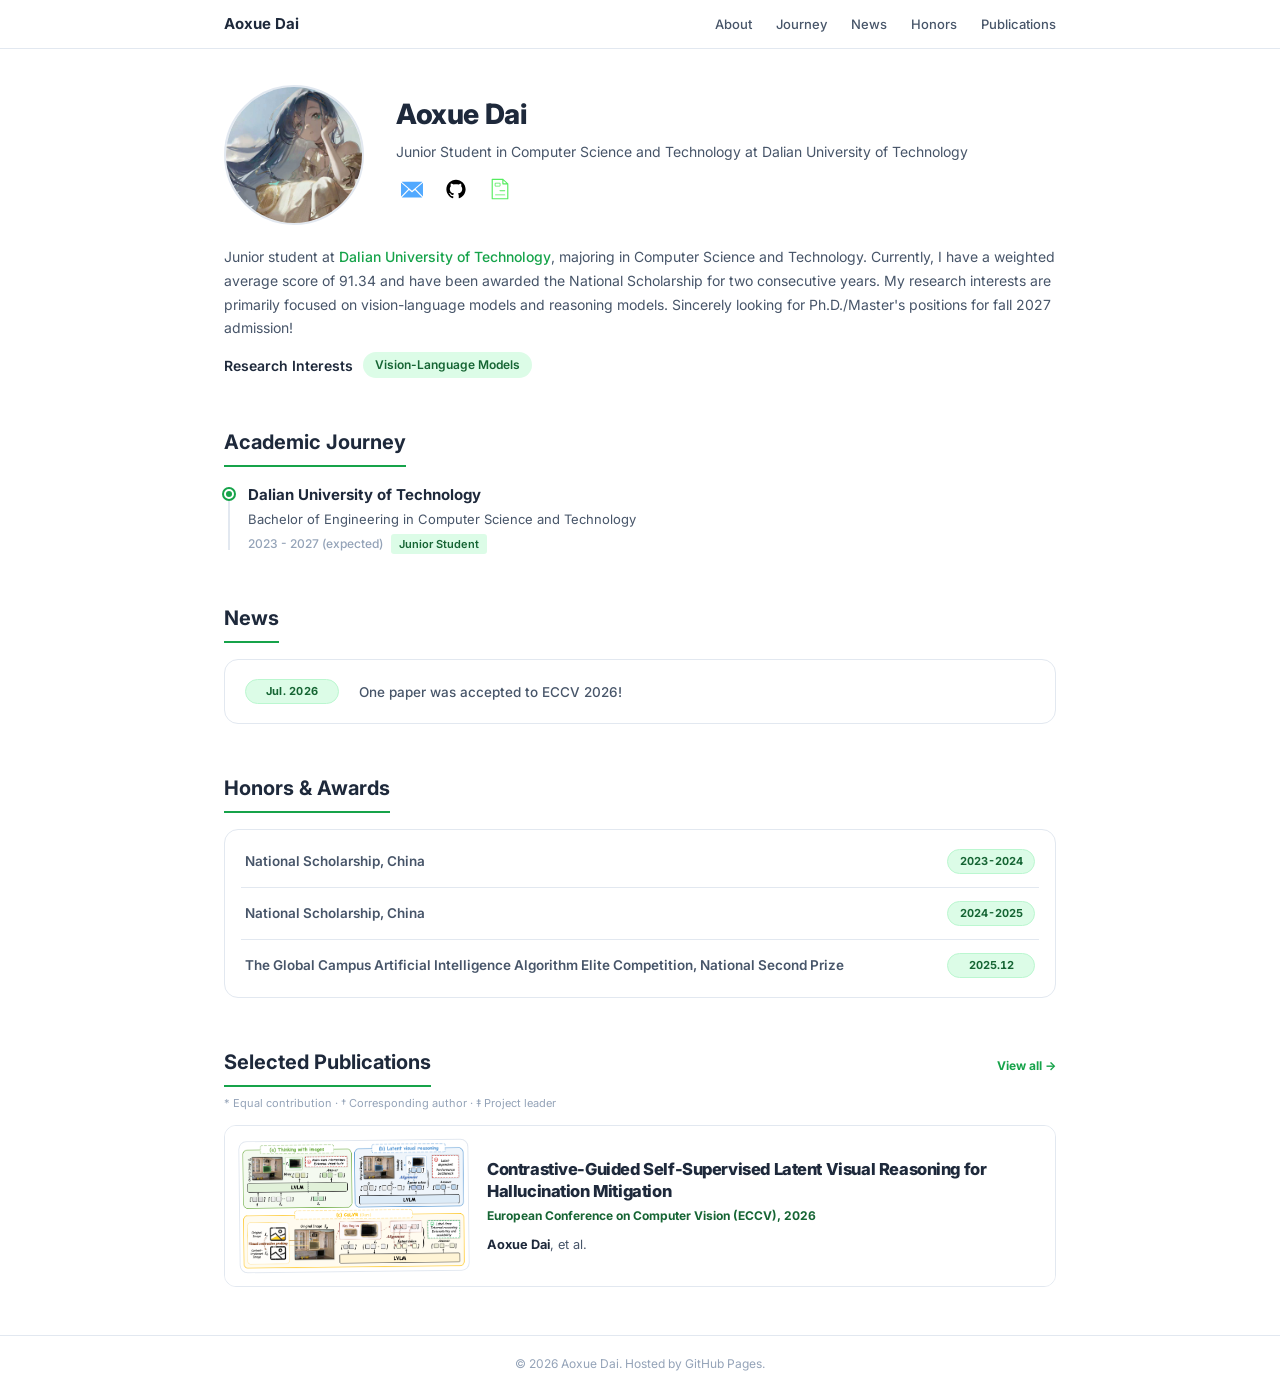
==== commit 4f2eeee0: "Simplify and compact publication listings" ====
--- a/index.html
+++ b/index.html
@@ -11,7 +11,7 @@
   <link rel="preconnect" href="https://fonts.googleapis.com" />
   <link rel="preconnect" href="https://fonts.gstatic.com" crossorigin />
   <link href="https://fonts.googleapis.com/css2?family=Inter:wght@400;500;600;700;800&display=swap" rel="stylesheet" />
-  <link rel="stylesheet" href="style.css?v=20260720" />
+  <link rel="stylesheet" href="style.css?v=20260720b" />
 </head>
 <body>
 
@@ -95,7 +95,7 @@
   </div>
 </footer>
 
-<script src="data.js?v=20260720"></script>
+<script src="data.js?v=20260720b"></script>
 <script>
 (function () {
   const d = siteData;
@@ -187,27 +187,12 @@
       const div = document.createElement("div");
       div.className = "pub-item";
 
-      const badges = [
-        p.venueShort
-          ? `<span class="pub-venue-badge">${p.venueShort}</span>`
-          : "",
-        p.highlight
-          ? `<span class="pub-highlight">${p.highlight}</span>`
-          : "",
-      ]
-        .filter(Boolean)
-        .join("");
-
-      const tags = (p.tags || [])
-        .map((t) => `<span class="pub-tag">${t}</span>`)
-        .join("");
-
       const links = (p.links || [])
         .map(
           (l) =>
             `<a class="pub-link" href="${l.url}" target="_blank" rel="noopener">${l.label}</a>`
         )
-        .join("");
+        .join('<span class="pub-link-separator">·</span>');
 
       const authorsHtml = (p.authors || "").replace(
         /Aoxue Dai/g,
@@ -221,14 +206,14 @@
       div.innerHTML = `
         ${thumbHtml}
         <div class="pub-body">
-          <div class="pub-header">
-            <div>${badges}</div>
-            <div class="pub-tags">${tags}</div>
+          <div class="pub-primary">
+            <div class="pub-title">${p.title}</div>
+            <div class="pub-venue-inline">${p.venue}</div>
           </div>
-          <div class="pub-title">${p.title}</div>
-          <div class="pub-authors">${authorsHtml}</div>
-          <div class="pub-venue-text">${p.venue}</div>
-          <div class="pub-links">${links}</div>
+          <div class="pub-secondary">
+            <div class="pub-authors">${authorsHtml}</div>
+            ${links ? `<div class="pub-links">${links}</div>` : ""}
+          </div>
         </div>
       `;
       pubEl.appendChild(div);
--- a/style.css
+++ b/style.css
@@ -456,10 +456,10 @@
   
   .pub-item {
     display: grid;
-    grid-template-columns: 260px minmax(0, 1fr);
-    gap: 22px;
+    grid-template-columns: 230px minmax(0, 1fr);
+    gap: 18px;
     align-items: stretch;
-    padding: 16px;
+    padding: 14px;
     background: #fff;
     border-bottom: 1px solid var(--border);
     transition: background-color 0.2s;
@@ -475,7 +475,7 @@
   
   .pub-visual {
     width: 100%;
-    min-height: 150px;
+    min-height: 128px;
     overflow: hidden;
     background: #fff;
     border: 1px solid var(--border);
@@ -488,7 +488,7 @@
     display: block;
     width: 100%;
     height: 100%;
-    min-height: 150px;
+    min-height: 128px;
     object-fit: cover;
     border-radius: inherit;
     background: var(--bg-alt);
@@ -503,69 +503,42 @@
     display: flex;
     flex-direction: column;
     justify-content: center;
+    gap: 10px;
     flex: 1;
     min-width: 0;
   }
   
-  .pub-header {
-    display: flex;
-    align-items: flex-start;
-    gap: 8px;
-    margin-bottom: 9px;
-  }
-  
-  .pub-venue-badge {
-    flex-shrink: 0;
-    display: inline-block;
-    padding: 4px 10px;
-    background: var(--accent);
-    color: #fff;
-    border-radius: 999px;
-    font-size: 11px;
-    font-weight: 700;
-    letter-spacing: 0.3px;
-    text-transform: uppercase;
-  }
-  
-  .pub-highlight {
-    display: inline-block;
-    padding: 4px 10px;
-    background: #fef3c7;
-    color: #92400e;
-    border-radius: 999px;
-    font-size: 11px;
-    font-weight: 700;
-    border: 1px solid #fde68a;
+  .pub-primary {
+    display: flex;
+    flex-wrap: wrap;
+    align-items: baseline;
+    gap: 4px 12px;
   }
   
   .pub-title {
-    font-size: 16px;
-    font-weight: 750;
-    line-height: 1.42;
-    letter-spacing: -0.015em;
-  }
-  
-  .pub-tags {
-    display: flex;
-    gap: 6px;
+    color: var(--text-primary);
+    font-size: 16.5px;
+    font-weight: 800;
+    line-height: 1.38;
+    letter-spacing: -0.025em;
+  }
+  
+  .pub-venue-inline {
+    color: var(--accent-dark);
+    font-size: 12px;
+    font-weight: 700;
+    line-height: 1.45;
+  }
+
+  .pub-secondary {
+    display: flex;
     flex-wrap: wrap;
-    margin-left: auto;
-  }
-  
-  .pub-tag {
-    display: inline-block;
-    padding: 3px 8px;
-    background: #fff;
-    border: 1px solid var(--border);
-    color: var(--text-secondary);
-    border-radius: 999px;
-    font-size: 11px;
-    font-weight: 600;
+    align-items: baseline;
+    gap: 4px 14px;
   }
   
   .pub-authors {
-    margin-top: 8px;
-    font-size: 13.25px;
+    font-size: 12.75px;
     color: var(--text-secondary);
     line-height: 1.55;
   }
@@ -583,36 +556,30 @@
     color: var(--text-primary);
   }
   
-  .pub-venue-text {
-    margin-top: 3px;
-    margin-bottom: 10px;
-    font-size: 12.25px;
-    color: var(--text-muted);
-    font-style: italic;
-  }
-  
   .pub-links {
     display: flex;
-    gap: 8px;
+    gap: 6px;
     flex-wrap: wrap;
+    align-items: baseline;
   }
   
   .pub-link {
     display: inline-block;
-    padding: 4px 11px;
-    border: 1px solid var(--border);
-    border-radius: 999px;
+    color: var(--accent);
+    font-size: 11.5px;
+    font-weight: 800;
+    letter-spacing: 0.03em;
+    text-transform: uppercase;
+  }
+  
+  .pub-link:hover {
+    color: var(--accent-dark);
+    text-decoration: underline;
+  }
+
+  .pub-link-separator {
+    color: var(--text-muted);
     font-size: 11px;
-    font-weight: 600;
-    color: var(--text-secondary);
-    background: #fff;
-    transition: all 0.2s;
-  }
-  
-  .pub-link:hover {
-    border-color: var(--accent);
-    color: var(--accent);
-    text-decoration: none;
   }
 
   /* ── All Publications Page ── */
@@ -659,7 +626,10 @@
   }
 
   .all-pub-item {
-    padding: 18px 20px;
+    display: flex;
+    flex-direction: column;
+    gap: 8px;
+    padding: 14px 18px;
     border-bottom: 1px solid var(--border);
     transition: background-color 0.2s;
   }
@@ -672,56 +642,6 @@
     background: var(--bg-alt);
   }
 
-  .all-pub-header {
-    display: flex;
-    align-items: flex-start;
-    gap: 8px;
-    margin-bottom: 8px;
-  }
-
-  .all-pub-title {
-    font-size: 15px;
-    font-weight: 700;
-    line-height: 1.45;
-  }
-
-  .all-pub-meta {
-    display: flex;
-    flex-wrap: wrap;
-    align-items: center;
-    gap: 6px 14px;
-    margin-top: 7px;
-  }
-
-  .all-pub-authors {
-    color: var(--text-secondary);
-    font-size: 12.75px;
-  }
-
-  .all-pub-authors .self {
-    color: var(--text-primary);
-    font-weight: 700;
-  }
-
-  .all-pub-authors sup {
-    color: var(--accent-dark);
-    font-size: 8px;
-    font-weight: 800;
-  }
-
-  .all-pub-venue {
-    color: var(--text-muted);
-    font-size: 12px;
-    font-style: italic;
-  }
-
-  .all-pub-links {
-    display: flex;
-    flex-wrap: wrap;
-    gap: 6px;
-    margin-top: 10px;
-  }
-  
   /* ── Footer ── */
   
   footer {
@@ -814,16 +734,13 @@
       min-height: 0;
     }
   
-    .pub-header {
-      gap: 7px;
-    }
-  
-    .pub-tags {
-      justify-content: flex-end;
-    }
-
     .pub-title {
-      font-size: 15px;
+      font-size: 15.5px;
+    }
+
+    .pub-primary,
+    .pub-secondary {
+      align-items: flex-start;
     }
 
     .all-publications-page {
@@ -838,7 +755,4 @@
       padding: 15px 14px;
     }
 
-    .all-pub-header {
-      flex-direction: column;
-    }
-  }
+  }
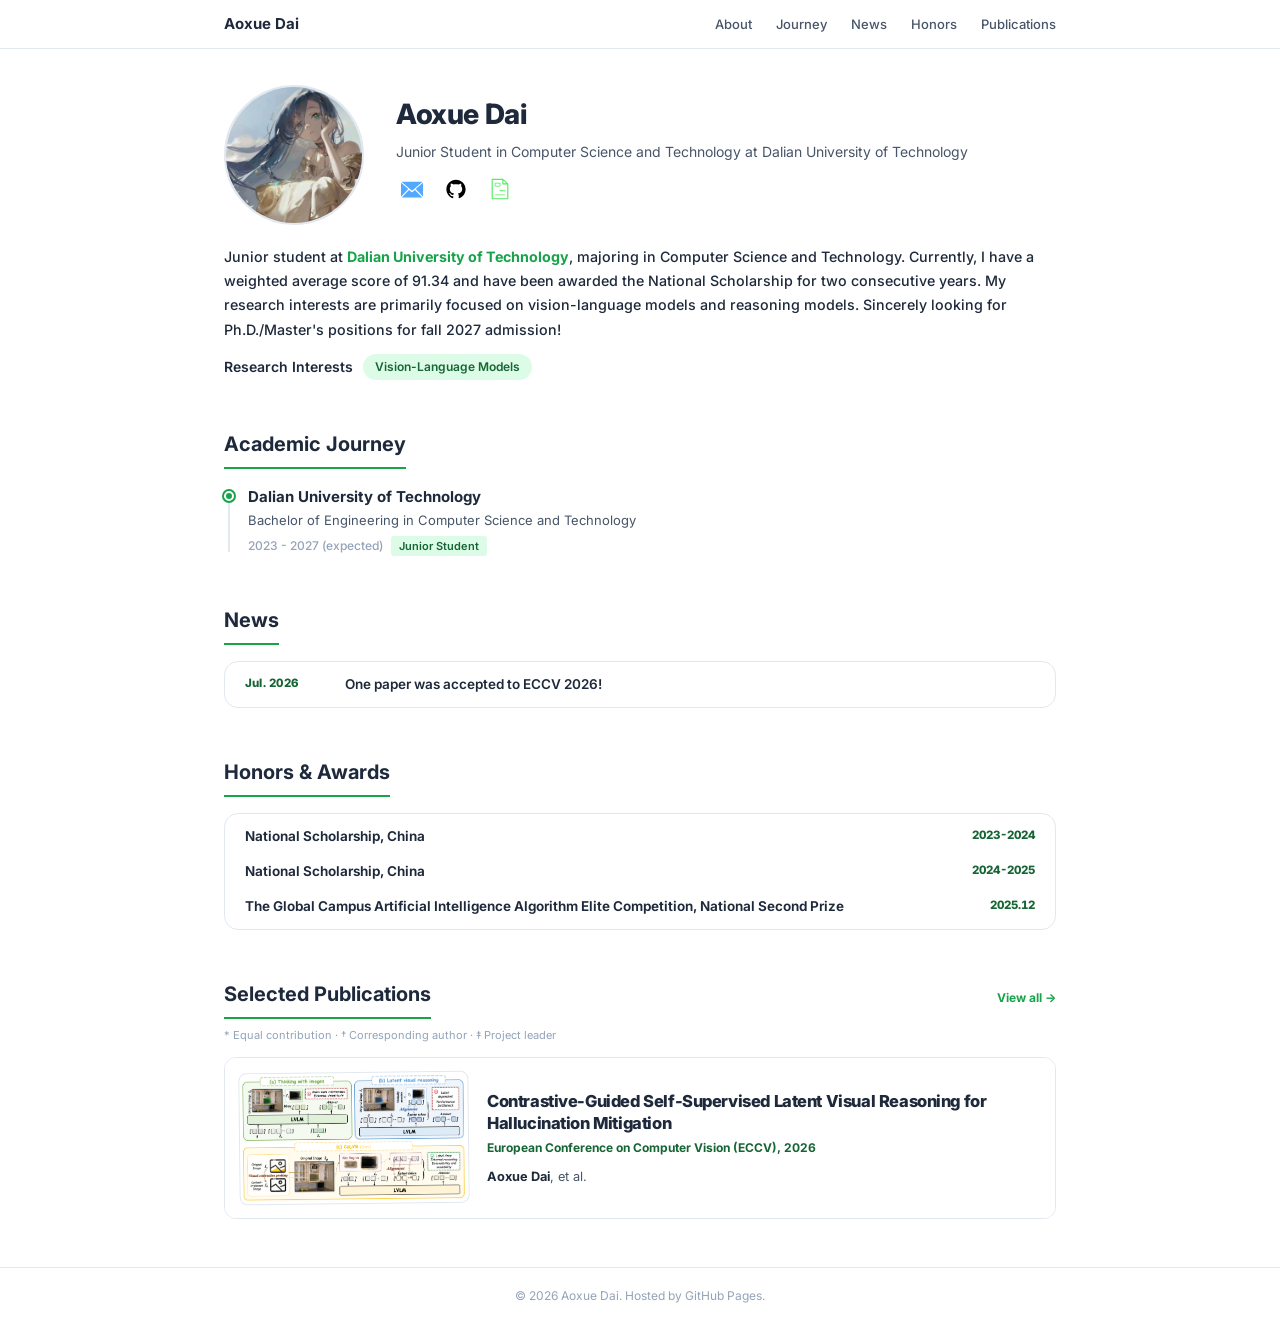
==== commit 13a8146c: "Simplify activity lists and strengthen body text" ====
--- a/index.html
+++ b/index.html
@@ -11,7 +11,7 @@
   <link rel="preconnect" href="https://fonts.googleapis.com" />
   <link rel="preconnect" href="https://fonts.gstatic.com" crossorigin />
   <link href="https://fonts.googleapis.com/css2?family=Inter:wght@400;500;600;700;800&display=swap" rel="stylesheet" />
-  <link rel="stylesheet" href="style.css?v=20260720b" />
+  <link rel="stylesheet" href="style.css?v=20260720c" />
 </head>
 <body>
 
--- a/style.css
+++ b/style.css
@@ -146,14 +146,15 @@
   }
   
   .profile-bio {
-    font-size: 14px;
-    color: var(--text-secondary);
+    font-size: 14.25px;
+    font-weight: 500;
+    color: var(--text-primary);
     line-height: 1.7;
     margin-bottom: 12px;
   }
   
   .profile-bio a {
-    font-weight: 500;
+    font-weight: 700;
   }
   
   .profile-interests {
@@ -341,7 +342,7 @@
   
   .news-list {
     list-style: none;
-    padding: 6px 16px;
+    padding: 5px 16px;
     background: #fff;
     border: 1px solid var(--border);
     border-radius: 14px;
@@ -349,40 +350,28 @@
   
   .news-item {
     display: flex;
-    gap: 20px;
-    padding: 13px 4px;
-    border-bottom: 1px solid var(--border);
+    gap: 18px;
+    padding: 7px 4px;
     align-items: flex-start;
-  }
-  
-  .news-item:last-child {
-    border-bottom: none;
   }
   
   .news-date {
     flex-shrink: 0;
-    display: inline-flex;
-    align-items: center;
-    justify-content: center;
-    width: 94px;
-    padding: 4px 9px;
-    background: var(--accent-light);
-    border: 1px solid var(--accent-border);
-    border-radius: 999px;
+    width: 82px;
+    padding-top: 1px;
     color: var(--accent-dark);
-    font-size: 11px;
-    font-weight: 700;
+    font-size: 11.5px;
+    font-weight: 800;
     letter-spacing: 0.02em;
-    line-height: 1.35;
+    line-height: 1.55;
     font-variant-numeric: tabular-nums;
   }
   
   .news-content {
-    padding-top: 2px;
     font-size: 13.5px;
-    font-weight: 500;
-    color: var(--text-secondary);
-    line-height: 1.65;
+    font-weight: 600;
+    color: var(--text-primary);
+    line-height: 1.55;
   }
   
   .empty-placeholder {
@@ -399,7 +388,7 @@
 
   .honors-list {
     list-style: none;
-    padding: 6px 16px;
+    padding: 5px 16px;
     background: #fff;
     border: 1px solid var(--border);
     border-radius: 14px;
@@ -410,36 +399,25 @@
     justify-content: space-between;
     gap: 20px;
     align-items: flex-start;
-    padding: 13px 4px;
-    border-bottom: 1px solid var(--border);
-  }
-
-  .honor-item:last-child {
-    border-bottom: none;
+    padding: 7px 4px;
   }
 
   .honor-title {
-    padding-top: 2px;
-    color: var(--text-secondary);
+    color: var(--text-primary);
     font-size: 13.5px;
-    font-weight: 600;
-    line-height: 1.6;
+    font-weight: 650;
+    line-height: 1.55;
   }
 
   .honor-date {
     flex-shrink: 0;
-    display: inline-flex;
-    align-items: center;
-    justify-content: center;
-    min-width: 88px;
-    padding: 4px 9px;
-    background: var(--accent-light);
-    border: 1px solid var(--accent-border);
-    border-radius: 999px;
+    min-width: 76px;
+    padding-top: 1px;
+    text-align: right;
     color: var(--accent-dark);
-    font-size: 11px;
-    font-weight: 700;
-    line-height: 1.35;
+    font-size: 11.5px;
+    font-weight: 800;
+    line-height: 1.55;
     font-variant-numeric: tabular-nums;
   }
 
@@ -698,8 +676,8 @@
   
     .news-item {
       flex-direction: column;
-      gap: 7px;
-      padding: 12px 2px;
+      gap: 2px;
+      padding: 7px 2px;
     }
   
     .news-date {
@@ -713,8 +691,13 @@
 
     .honor-item {
       flex-direction: column;
-      gap: 7px;
-      padding: 12px 2px;
+      gap: 2px;
+      padding: 7px 2px;
+    }
+
+    .honor-date {
+      min-width: 0;
+      text-align: left;
     }
 
     .pub-item {
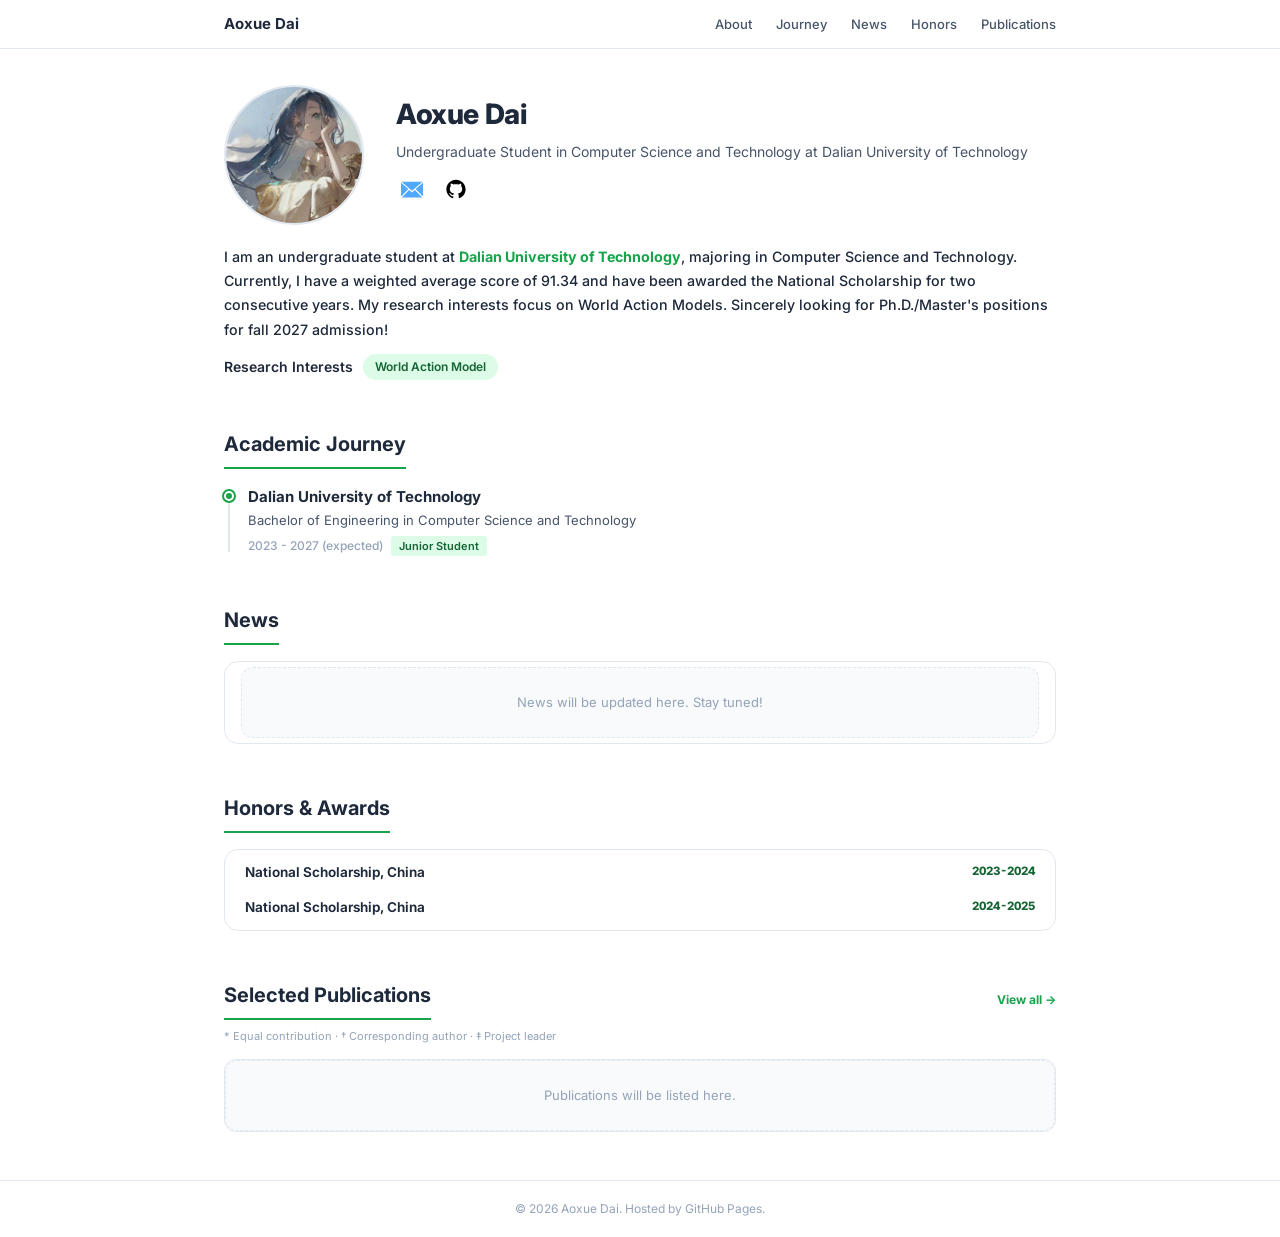
==== commit 006fb083: "Update profile focus and hide selected achievements" ====
--- a/index.html
+++ b/index.html
@@ -95,7 +95,7 @@
   </div>
 </footer>
 
-<script src="data.js?v=20260720b"></script>
+<script src="data.js?v=20261006"></script>
 <script>
 (function () {
   const d = siteData;
@@ -147,11 +147,12 @@
   });
 
   const newsEl = document.getElementById("news-list");
-  if (d.news.length === 0) {
+  const visibleNews = d.news.filter((item) => !item.hidden);
+  if (visibleNews.length === 0) {
     newsEl.innerHTML =
       '<div class="empty-placeholder">News will be updated here. Stay tuned!</div>';
   } else {
-    d.news.forEach((n) => {
+    visibleNews.forEach((n) => {
       const li = document.createElement("li");
       li.className = "news-item";
       li.innerHTML = `
@@ -163,11 +164,12 @@
   }
 
   const honorsEl = document.getElementById("honors-list");
-  if (d.honors.length === 0) {
+  const visibleHonors = d.honors.filter((item) => !item.hidden);
+  if (visibleHonors.length === 0) {
     honorsEl.innerHTML =
       '<div class="empty-placeholder">Honors & Awards will be listed here.</div>';
   } else {
-    d.honors.forEach((h) => {
+    visibleHonors.forEach((h) => {
       const li = document.createElement("li");
       li.className = "honor-item";
       li.innerHTML = `
@@ -179,11 +181,12 @@
   }
 
   const pubEl = document.getElementById("pub-list");
-  if (d.publications.length === 0) {
+  const visiblePublications = d.publications.filter((item) => !item.hidden);
+  if (visiblePublications.length === 0) {
     pubEl.innerHTML =
       '<div class="empty-placeholder">Publications will be listed here.</div>';
   } else {
-    d.publications.forEach((p) => {
+    visiblePublications.forEach((p) => {
       const div = document.createElement("div");
       div.className = "pub-item";
 
